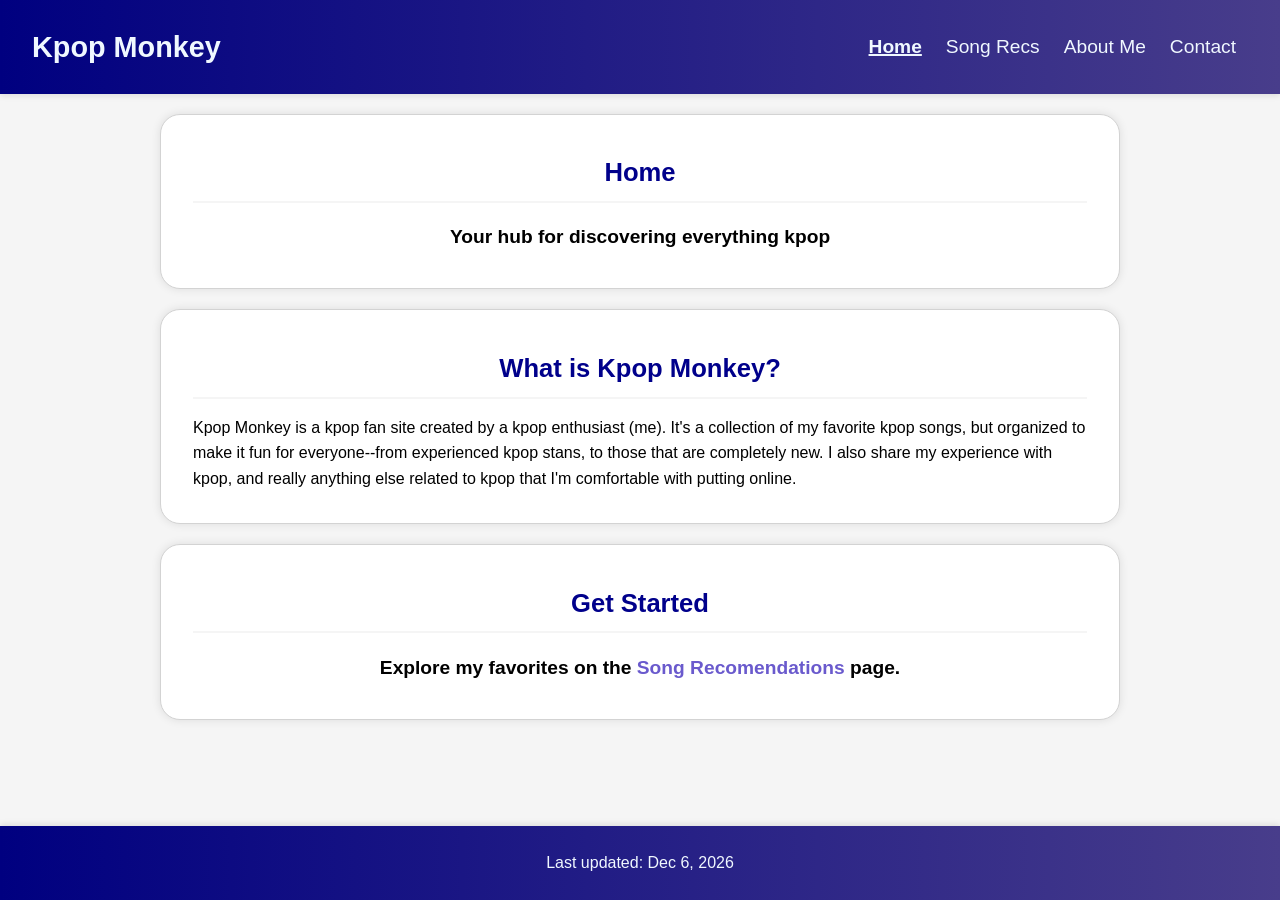
==== index.html @ b5df178b "Changed navigation behavior" ====
<!DOCTYPE html>
<html lang="en">
<head>
	<title>Kpop Monkey</title>
	<!-- metadata -->
	<meta charset="UTF-8">
	<meta name="viewport" content="width=device-width, initial-scale=1.0">
	<meta name="author" content="Boon Chew">
	<meta name="description" content="Discover my personal favorite kpop songs, artists, and curated playlists.">
	<meta name="keywords" content="kpop, best kpop songs, underrated kpop songs, kpop playlist, kpop song recommendations, kpop fansite">
	<!-- link to CSS and JavaScript files -->
	<link rel="stylesheet" href="style.css">
	<script src="main.js" defer></script>
</head>
<body>
	<header>
		<h1 class="site-title"><a href="index.html">Kpop Monkey</a></h1>
		<nav>
			<ul class="nav-links">
				<li><a href="index.html">Home</a></li>
				<li><a href="songrecs.html">Song Recs</a></li>
				<li><a href="aboutme.html">About Me</a></li>
				<li><a href="contact.html">Contact</a></li>
			</ul>
		</nav>
	</header>
	<main>
		<section class="page-description">
			<h2>Home</h2>
			<p>Your hub for discovering everything kpop</p>
		</section>
		<!-- website description -->
		<section>
			<h2>What is Kpop Monkey?</h2>
			<p>Kpop Monkey is a kpop fan site created by a kpop enthusiast (me). It's a collection of my favorite kpop songs, but organized to make it fun for everyone--from experienced kpop stans, to those that are completely new. I also share my experience with kpop, and really anything else related to kpop that I'm comfortable with putting online.</p>
		</section>
		<section>
			<h2>Get Started</h2>
			<p id="getstarted">Explore my favorites on the <a href="songrecs.html">Song Recomendations</a> page.</p>
		</section>
	</main>
	<footer>
		<p>Last updated: <span id="last-updated"></span></p>
	</footer>
</body>
</html>
---- style.css ----
/* global styling */
body {
	font-family: Verdana, Geneva, Tahoma, sans-serif;
	font-size: 16px;
	line-height: 1.6;
	background-color: whitesmoke;
	margin: 0;
	min-height: 100vh; /* ensures footer stays at the bottom */
	display: flex;
	flex-direction: column;
}

/* makes main content area expand to fill the space above footer */
main {
	flex: 1;
}

/* header and footer colors */
header, footer {
	background: linear-gradient(to right, navy, darkslateblue);
	color: aliceblue;
}

/* header and navigation styling */
header {
	display: flex;
	justify-content: space-between;
	align-items: center; /* center on opposite of current axis */
	padding: 0 2rem;
	box-shadow: 0 2px 6px rgba(0, 0, 0, 0.1);
}

/* stack header elements vertically on small screens */
@media screen and (max-width: 768px) {
	header {
		flex-direction: column;
		align-items: stretch;
		text-align: center;
		padding: 0;
	}
}

/* nav link formatting and styling */
.nav-links {
	font-size: 1.2rem;
	list-style: none;
	display: flex;
	margin: 0;
	padding: 0;
}

/* individual nav link styling */
.nav-links a {
	color: aliceblue;
	text-decoration: none;
	font-weight: 500;
	padding: 1.8rem 0.75rem;
	transition: background-color 0.3s ease, color 0.3s ease;
}

/* individual nav link hover styling */
.nav-links a:hover {
	background-color: rgb(0, 0, 0, 0.2);
	color: mediumslateblue;
}

/* current page nav link styling */
.nav-links a.active {
	font-weight: bold;
	text-decoration: underline;
	text-decoration-thickness: 2px;
}

/* nav links spacing styling on smaller screens */
@media screen and (max-width: 768px) {
	.nav-links {
		flex-direction: column;
		margin-bottom: 1rem;
	}
	.nav-links a, span.active {
		padding: 0.5rem;
		display: block;
	}
}

/* main title styling */
.site-title a {
	color: inherit;
	font-size: 1.8rem;
	font-weight: bold;
}

.site-title a:hover {
	color: inherit;
}

/* content backing styling */
section {
	box-shadow: 0 0 10px rgba(0, 0, 0, 0.1);
	background-color: white;
	border: 1px solid lightgray;
	color: black;
	padding: 1rem 2rem;
	border-radius: 20px;
	box-sizing: border-box;
	margin: 20px auto;
	max-width: 960px;
	width: calc(100% - 40px);
}

/* section heading styling */
h2 {
	font-size: 1.6rem;
	color: darkblue;
	border-bottom: 2px solid whitesmoke;
	text-align: center;
	padding-bottom: 0.5rem;
	margin-bottom: 1rem;
}

/* styling for description of each page */
.page-description p {
	text-align: center;
	font-size: 1.2rem;
	font-weight: bold;
}

/* home page alternate navigation message styling */
#getstarted {
	text-align: center;
	font-size: 1.2rem;
	font-weight: bold;
}

/* link styling */
a {
	color: slateblue;
	text-decoration: none;
	transition: color 0.1s ease;
}

/* link hover color change */
a:hover {
	color: lightskyblue;
}

/* apple music song styling */
iframe {
    border-radius: 20px;
    box-shadow: 0 0px 10px rgba(0, 0, 0, 0.2);
}

/* grid layout for song recommendations */
.container {
	display: grid;
	grid-template-columns: auto auto;
	gap: 10px 20px;
	margin: 10px 0;
}

/* grid layout becomes one column on smaller screens */
@media screen and (max-width: 768px) {
	.container {
		grid-template-columns: auto;
	}
}

/* single song styling */
#special-song {
	display: flex;
	justify-content: center;
	margin: 10px 0;
}

/* playlist section description styling */
#playlist-description {
	text-align: center;
	font-size: 1.2rem;
	font-weight: bold;
	margin: 20px 0 30px 0;
}

/* playlist icon styling */
.playlist_icon {
	width: 100%;
	border-radius: 20%;
	transition: box-shadow 0.3s ease, transform 0.3s ease;
}

/* playlist icon hover animations */
.playlist_icon:hover {
	box-shadow: 0 0 1rem rgba(0, 0, 0, 0.6);
	transform: scale(1.02);
}

/* playlist table styling */
table {
	border-collapse: collapse;
	margin: 20px 0;
}

/* table border and spacing */
td {
	border-top: 2px solid silver;
	border-bottom: 2px solid silver;
	padding: 3% 2%;
}

/* playlist names size */
h3 {
	font-size: 1.4rem;
}

/* footer styling */
footer {
	text-align: center;
	padding: 0.5rem;
	box-shadow: 0 -2px 6px rgba(0, 0, 0, 0.1);
}

/* message box styling */
input[type=text] {
	display: block;
	box-sizing: border-box;
	width: 100%;
	padding: 1rem 1rem;
	border: 1px solid lightgray;
	border-radius: 1rem;
	outline: none;
	transition: border 0.3s ease;
}

/* message box focus effect */
input[type=text]:focus {
	border: 1px solid gray;
}

/* submit button styling */
input[type=submit] {
	background: linear-gradient(to right, navy, darkslateblue);
	color: aliceblue;
	background-size: 200%;
	padding: 1rem;
	margin: 1rem 0;
	width: 100%;
	border: none;
	border-radius: 1rem;
	cursor: pointer;
	transition: box-shadow 0.3s ease, background-position 0.3s ease;
}

/* submit button hover effect */
input[type=submit]:hover {
	box-shadow: 0 0 15px rgba(0, 0, 0, 0.2); 
	background-position: right; /* slides the background */
}
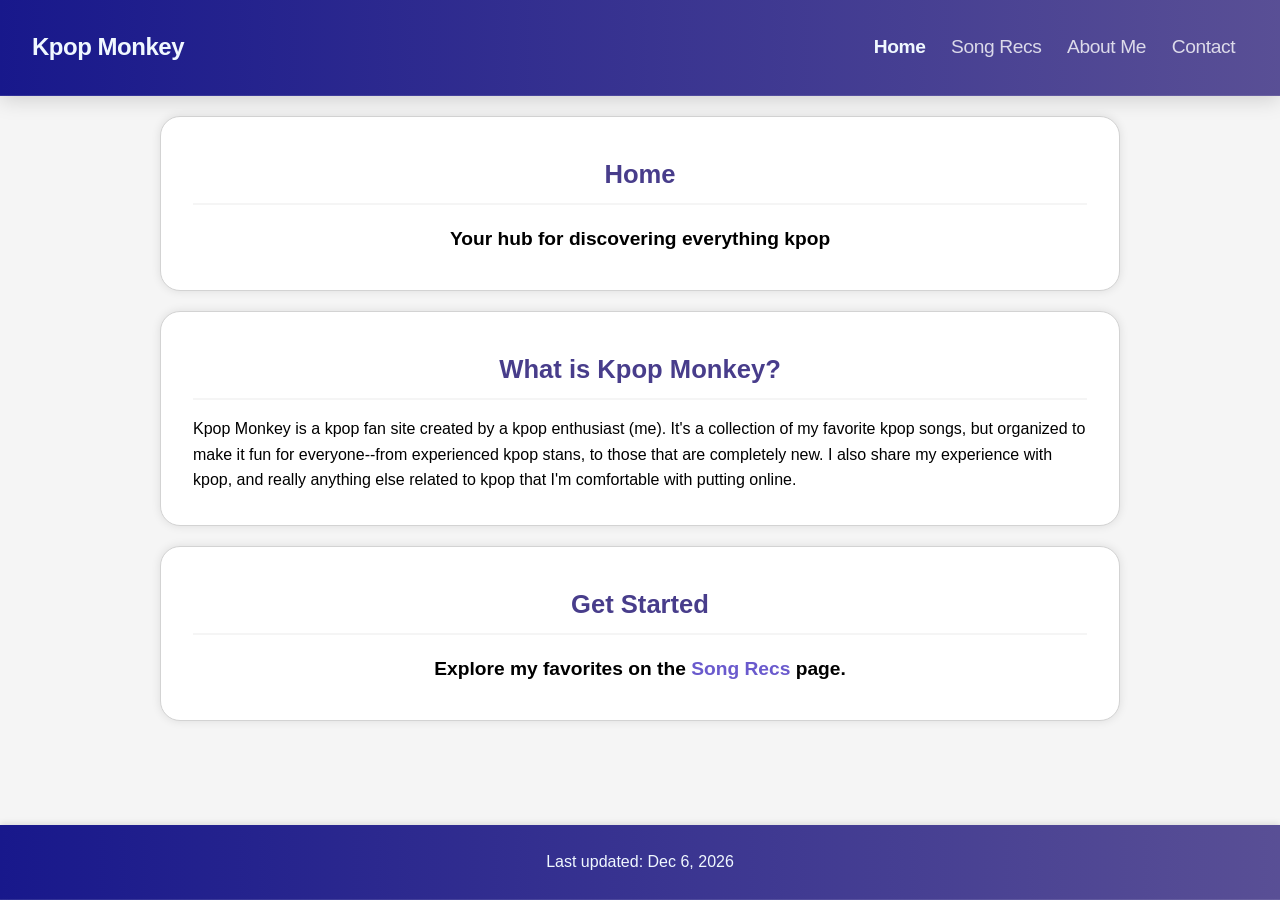
==== commit 0f19e91c: "formatting and fine tuning scrolling" ====
--- a/index.html
+++ b/index.html
@@ -10,7 +10,7 @@
 	<meta name="keywords" content="kpop, best kpop songs, underrated kpop songs, kpop playlist, kpop song recommendations, kpop fansite">
 	<!-- link to CSS and JavaScript files -->
 	<link rel="stylesheet" href="style.css">
-	<script src="main.js" defer></script>
+	<script src="js/main.js" defer></script>
 </head>
 <body>
 	<header>
@@ -36,7 +36,7 @@
 		</section>
 		<section>
 			<h2>Get Started</h2>
-			<p id="getstarted">Explore my favorites on the <a href="songrecs.html">Song Recomendations</a> page.</p>
+			<p id="getstarted">Explore my favorites on the <a href="songrecs.html">Song Recs</a> page.</p>
 		</section>
 	</main>
 	<footer>
--- a/style.css
+++ b/style.css
@@ -17,26 +17,52 @@
 
 /* header and footer colors */
 header, footer {
-	background: linear-gradient(to right, navy, darkslateblue);
 	color: aliceblue;
+	/* semi-transparent gradient */
+	background: linear-gradient(to right, rgba(0, 0, 128, 0.9), rgba(72, 61, 139, 0.9));
+	backdrop-filter: blur(4px);
+	-webkit-backdrop-filter: blur(4px);
+	box-shadow: 0 4px 20px rgba(0, 0, 0, 0.15);
+	border-bottom: 1px solid rgba(255, 255, 255, 0.1);
 }
 
 /* header and navigation styling */
 header {
+	position: sticky;
+	top: 0;
+	z-index: 1000;
 	display: flex;
 	justify-content: space-between;
-	align-items: center; /* center on opposite of current axis */
 	padding: 0 2rem;
-	box-shadow: 0 2px 6px rgba(0, 0, 0, 0.1);
 }
 
 /* stack header elements vertically on small screens */
 @media screen and (max-width: 768px) {
 	header {
+		--header-y: 0px;
+		transform: translateY(var(--header-y));
 		flex-direction: column;
 		align-items: stretch;
 		text-align: center;
 		padding: 0;
+		will-change: transform;
+		transition: transform 0.25s cubic-bezier(0.25, 1, 0.5, 1), box-shadow 0.25s ease;
+	}
+
+	/* While finger is actively scrolling, disable CSS transition for instant 1:1 response */
+	header.is-scrolling {
+		transition: none;
+	}
+
+	/* Slides header off-screen when scrolling down */
+	header.nav-hidden {
+		transform: translateY(-100%);
+		box-shadow: none;
+	}
+
+	.site-title {
+		justify-content: center;
+		margin: 0.8rem 0 0.2rem 0;
 	}
 }
 
@@ -47,15 +73,16 @@
 	display: flex;
 	margin: 0;
 	padding: 0;
+	letter-spacing: -0.02em;
 }
 
 /* individual nav link styling */
 .nav-links a {
-	color: aliceblue;
-	text-decoration: none;
+	color: rgba(255, 255, 255, 0.8);
 	font-weight: 500;
-	padding: 1.8rem 0.75rem;
-	transition: background-color 0.3s ease, color 0.3s ease;
+	padding: 2rem 0.8rem;
+	display: flex;
+	transition: background-color 0.2s ease, color 0.2s ease;
 }
 
 /* individual nav link hover styling */
@@ -66,9 +93,11 @@
 
 /* current page nav link styling */
 .nav-links a.active {
-	font-weight: bold;
-	text-decoration: underline;
-	text-decoration-thickness: 2px;
+	color: aliceblue;
+	font-weight: 800;
+	opacity: 1;
+	pointer-events: none; /* disables clicking on the active link */
+	cursor: default; /* changes cursor to default arrow */
 }
 
 /* nav links spacing styling on smaller screens */
@@ -83,15 +112,26 @@
 	}
 }
 
+/* centering main title */
+.site-title {
+	display: flex;
+	align-items: center;
+}
+
 /* main title styling */
 .site-title a {
 	color: inherit;
-	font-size: 1.8rem;
+	font-size: 1.5rem;
 	font-weight: bold;
-}
-
+	letter-spacing: -0.02em;
+	display: inline-block;
+	transition: transform 0.2s cubic-bezier(0.34, 1.56, 0.64, 1);
+}
+
+/* main title hover styling */
 .site-title a:hover {
 	color: inherit;
+	transform: scale(1.03); /* subtle spring pop */
 }
 
 /* content backing styling */
@@ -111,7 +151,7 @@
 /* section heading styling */
 h2 {
 	font-size: 1.6rem;
-	color: darkblue;
+	color: darkslateblue;
 	border-bottom: 2px solid whitesmoke;
 	text-align: center;
 	padding-bottom: 0.5rem;
@@ -132,6 +172,7 @@
 	font-weight: bold;
 }
 
+/* TODO change link colors */
 /* link styling */
 a {
 	color: slateblue;
@@ -144,32 +185,110 @@
 	color: lightskyblue;
 }
 
-/* apple music song styling */
-iframe {
-    border-radius: 20px;
-    box-shadow: 0 0px 10px rgba(0, 0, 0, 0.2);
-}
-
 /* grid layout for song recommendations */
-.container {
+.song-grid {
 	display: grid;
-	grid-template-columns: auto auto;
-	gap: 10px 20px;
-	margin: 10px 0;
+	grid-template-columns: repeat(2, 1fr);
+	gap: 0.5rem 1rem;
+	margin: 1rem 0;
+}
+
+/* modern song card customization */
+.song-card {
+	display: flex;
+	align-items: center;
+	gap: 1.25rem;
+	background: #fdfdfd;
+	border-radius: 16px;
+	border: 1px solid lightgray;
+	padding: 1rem;
+	cursor: pointer;
+	box-shadow: 0 4px 12px rgba(0, 0, 0, 0.05);
+	transition: all 0.25s ease;
+	min-width: 0;
+	font-family: inherit;
+	text-align: left;
+	width: 100%;
+	box-sizing: border-box;
+}
+
+/* card hover effect */
+.song-card:hover {
+	transform: translateY(-2px);
+	box-shadow: 0 8px 20px rgba(0, 0, 0, 0.1);
+	border-color: #cbd5e1;
+	background: #ffffff;
+}
+
+/* song cover art styling */
+.song-cover {
+	width: 84px;
+	height: 84px;
+	flex-shrink: 0;
+	border-radius: 12px;
+	object-fit: cover;
+	user-select: none;
+	-webkit-user-drag: none;
+}
+
+/* title & artist container */
+.song-info {
+	user-select: none;
+	flex-grow: 1;
+	min-width: 0;
+	overflow: hidden;
+	display: flex;
+	flex-direction: column;
+	justify-content: center;
+	gap: 0.25rem;
+}
+
+.song-title {
+	font-weight: 700;
+	font-size: 1.05rem;
+	color: #1e293b;
+	white-space: nowrap;
+	overflow: hidden;
+	text-overflow: ellipsis;
+}
+
+.song-artist {
+	font-size: 0.9rem;
+	color: #64748b;
+	font-weight: 500;
+	white-space: nowrap;
+	overflow: hidden;
+	text-overflow: ellipsis;
+}
+
+/* circular play button */
+.play-indicator {
+	width: 40px;
+	height: 40px;
+	flex-shrink: 0;
+	background-color: whitesmoke;
+	color: slateblue;
+	border-radius: 50%;
+	display: flex;
+	align-items: center;
+	justify-content: center;
+	user-select: none;
+	transition: background-color 0.2s ease, color 0.2s ease, transform 0.2s ease;
+}
+
+/* play button reaction when card is hovered */
+.song-card:hover .play-indicator {
+	background-color: slateblue;
+	color: aliceblue;
+	transform: scale(1.08);
 }
 
 /* grid layout becomes one column on smaller screens */
 @media screen and (max-width: 768px) {
-	.container {
-		grid-template-columns: auto;
-	}
-}
-
-/* single song styling */
-#special-song {
-	display: flex;
-	justify-content: center;
-	margin: 10px 0;
+	.song-grid {
+		grid-template-columns: 1fr;
+		gap: 1rem;
+	}
 }
 
 /* playlist section description styling */
@@ -177,7 +296,7 @@
 	text-align: center;
 	font-size: 1.2rem;
 	font-weight: bold;
-	margin: 20px 0 30px 0;
+	margin: 0.5rem 0 1.5rem 0;
 }
 
 /* playlist icon styling */
@@ -185,18 +304,19 @@
 	width: 100%;
 	border-radius: 20%;
 	transition: box-shadow 0.3s ease, transform 0.3s ease;
+	-webkit-user-drag: none;
 }
 
 /* playlist icon hover animations */
 .playlist_icon:hover {
-	box-shadow: 0 0 1rem rgba(0, 0, 0, 0.6);
-	transform: scale(1.02);
+	box-shadow: 0 0 0.5rem rgba(0, 0, 0, 0.6);
+	transform: scale(1.01);
 }
 
 /* playlist table styling */
 table {
 	border-collapse: collapse;
-	margin: 20px 0;
+	margin: 0.5rem 0;
 }
 
 /* table border and spacing */
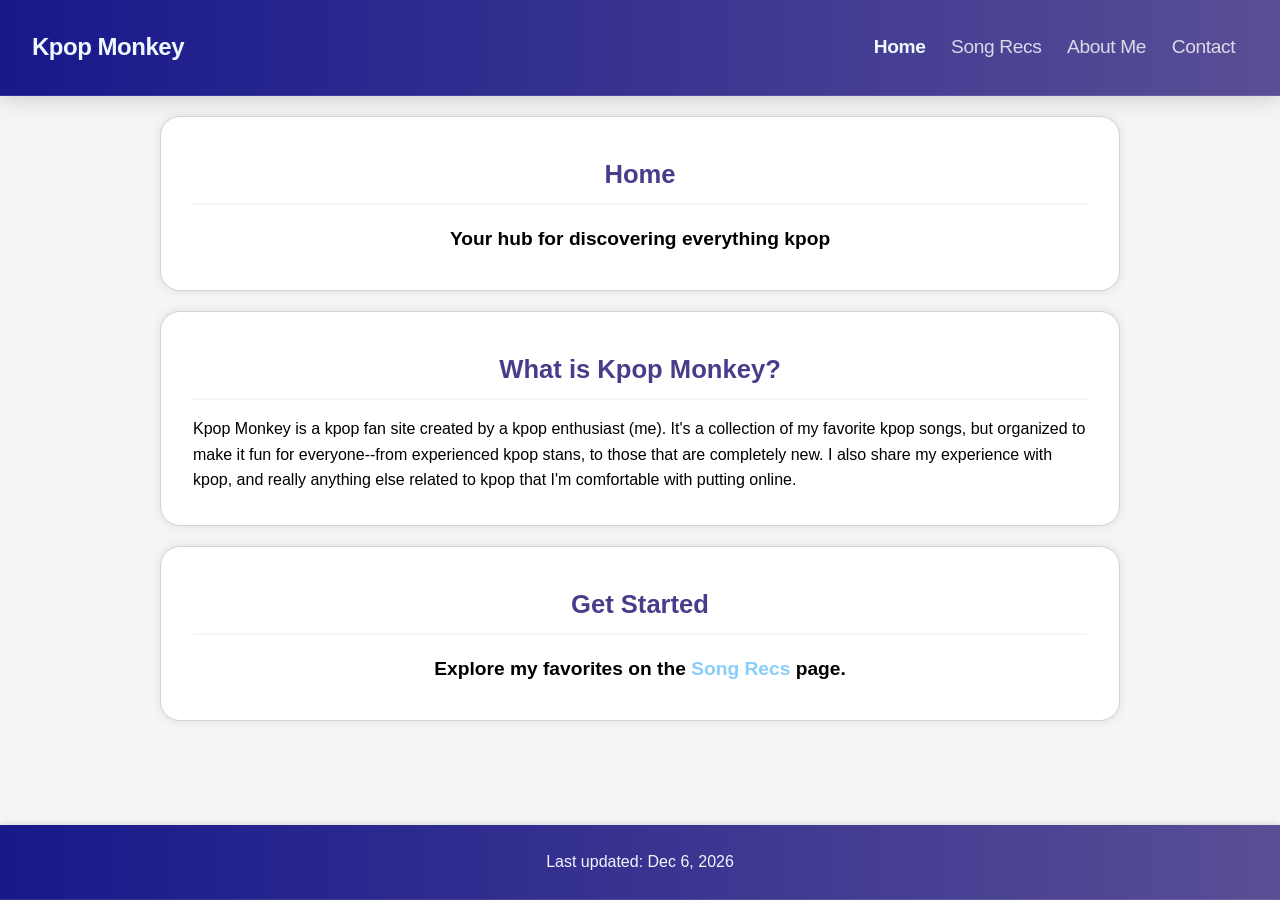
==== commit 7edcbec4: "styling" ====
--- a/index.html
+++ b/index.html
@@ -36,7 +36,7 @@
 		</section>
 		<section>
 			<h2>Get Started</h2>
-			<p id="getstarted">Explore my favorites on the <a href="songrecs.html">Song Recs</a> page.</p>
+			<p id="getstarted">Explore my favorites on the <a class="text-link" href="songrecs.html">Song Recs</a> page.</p>
 		</section>
 	</main>
 	<footer>
--- a/style.css
+++ b/style.css
@@ -172,17 +172,19 @@
 	font-weight: bold;
 }
 
-/* TODO change link colors */
+a {
+	text-decoration: none;
+}
+
 /* link styling */
-a {
-	color: slateblue;
-	text-decoration: none;
-	transition: color 0.1s ease;
+.text-link {
+	color: lightskyblue;
+	transition: opacity 0.2s ease;
 }
 
 /* link hover color change */
-a:hover {
-	color: lightskyblue;
+.text-link:hover {
+	opacity: 0.7;
 }
 
 /* grid layout for song recommendations */
@@ -300,15 +302,16 @@
 }
 
 /* playlist icon styling */
-.playlist_icon {
-	width: 100%;
-	border-radius: 20%;
+.playlist-icon {
+	width: 70%;
+	border-radius: 10%;
 	transition: box-shadow 0.3s ease, transform 0.3s ease;
 	-webkit-user-drag: none;
+	user-select: none;
 }
 
 /* playlist icon hover animations */
-.playlist_icon:hover {
+.playlist-icon:hover {
 	box-shadow: 0 0 0.5rem rgba(0, 0, 0, 0.6);
 	transform: scale(1.01);
 }
@@ -316,14 +319,12 @@
 /* playlist table styling */
 table {
 	border-collapse: collapse;
-	margin: 0.5rem 0;
 }
 
 /* table border and spacing */
 td {
-	border-top: 2px solid silver;
-	border-bottom: 2px solid silver;
-	padding: 3% 2%;
+	border-top: 2px solid lightgray;
+	padding: 2%;
 }
 
 /* playlist names size */
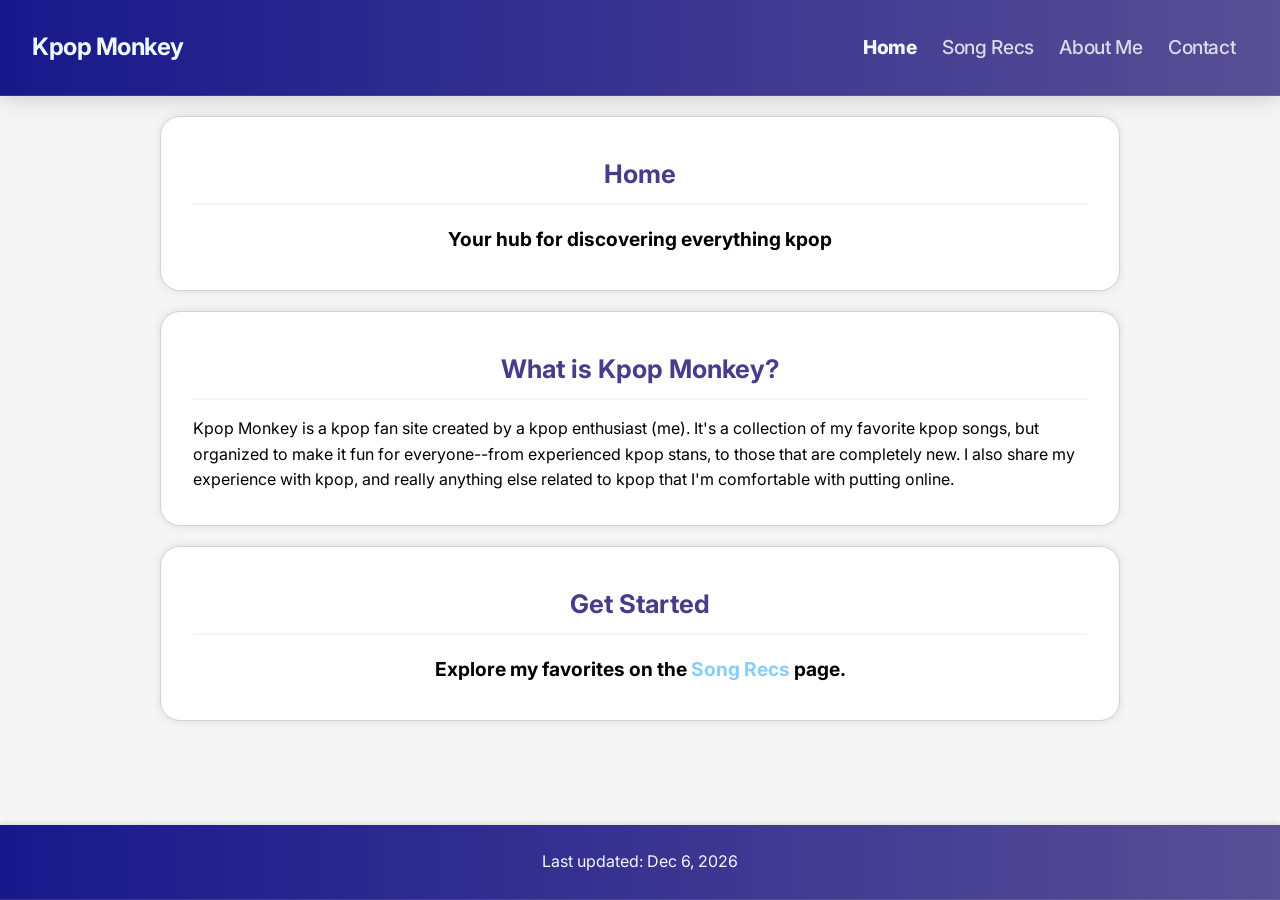
==== commit 73773148: "font and formating" ====
--- a/index.html
+++ b/index.html
@@ -8,6 +8,9 @@
 	<meta name="author" content="Boon Chew">
 	<meta name="description" content="Discover my personal favorite kpop songs, artists, and curated playlists.">
 	<meta name="keywords" content="kpop, best kpop songs, underrated kpop songs, kpop playlist, kpop song recommendations, kpop fansite">
+	<link rel="preconnect" href="https://fonts.googleapis.com">
+	<link rel="preconnect" href="https://fonts.gstatic.com" crossorigin>
+	<link href="https://fonts.googleapis.com/css2?family=Inter:ital,opsz,wght@0,14..32,100..900;1,14..32,100..900&display=swap" rel="stylesheet">
 	<!-- link to CSS and JavaScript files -->
 	<link rel="stylesheet" href="style.css">
 	<script src="js/main.js" defer></script>
--- a/style.css
+++ b/style.css
@@ -1,6 +1,6 @@
 /* global styling */
 body {
-	font-family: Verdana, Geneva, Tahoma, sans-serif;
+	font-family: 'Inter', sans-serif;
 	font-size: 16px;
 	line-height: 1.6;
 	background-color: whitesmoke;
@@ -191,8 +191,15 @@
 .song-grid {
 	display: grid;
 	grid-template-columns: repeat(2, 1fr);
-	gap: 0.5rem 1rem;
+	gap: 0.5rem;
 	margin: 1rem 0;
+}
+
+/* grid layout becomes one column on smaller screens */
+@media screen and (max-width: 768px) {
+	.song-grid {
+		grid-template-columns: repeat(1, 1fr);
+	}
 }
 
 /* modern song card customization */
@@ -285,14 +292,6 @@
 	transform: scale(1.08);
 }
 
-/* grid layout becomes one column on smaller screens */
-@media screen and (max-width: 768px) {
-	.song-grid {
-		grid-template-columns: 1fr;
-		gap: 1rem;
-	}
-}
-
 /* playlist section description styling */
 #playlist-description {
 	text-align: center;
@@ -323,12 +322,13 @@
 
 /* table border and spacing */
 td {
-	border-top: 2px solid lightgray;
-	padding: 2%;
+	border-top: 1px solid lightgray;
+	padding: 1.5rem 0.5rem;
 }
 
 /* playlist names size */
-h3 {
+td h3 {
+	margin: 0 0 0.4rem 0;
 	font-size: 1.4rem;
 }
 
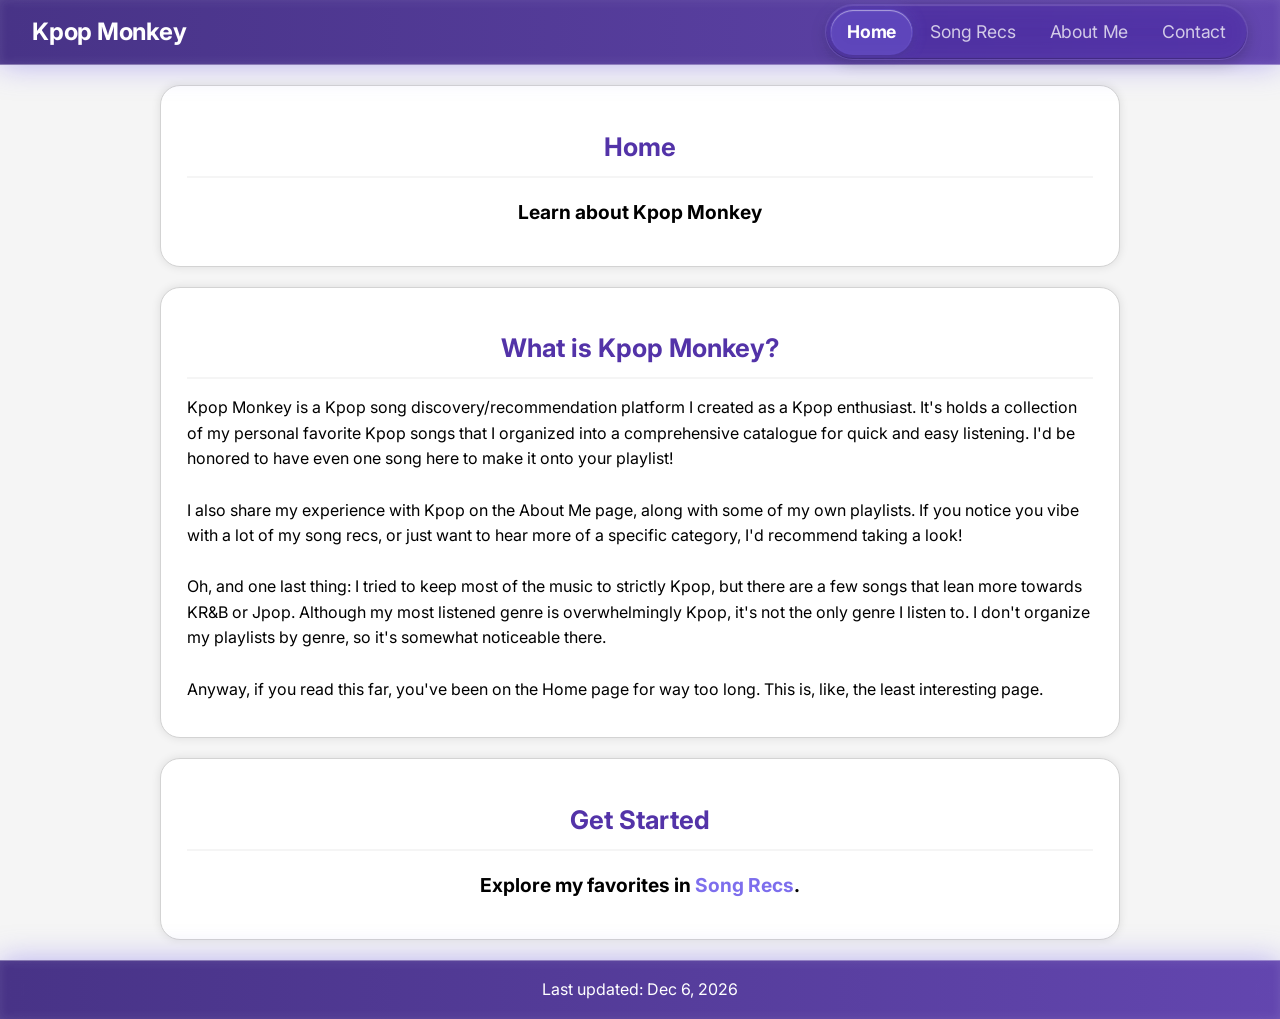
==== commit efd7fe3e: "updated home page info" ====
--- a/index.html
+++ b/index.html
@@ -30,16 +30,21 @@
 	<main>
 		<section class="page-description">
 			<h2>Home</h2>
-			<p>Your hub for discovering everything kpop</p>
+			<p>Learn about Kpop Monkey</p>
 		</section>
 		<!-- website description -->
 		<section>
 			<h2>What is Kpop Monkey?</h2>
-			<p>Kpop Monkey is a kpop fan site created by a kpop enthusiast (me). It's a collection of my favorite kpop songs, but organized to make it fun for everyone--from experienced kpop stans, to those that are completely new. I also share my experience with kpop, and really anything else related to kpop that I'm comfortable with putting online.</p>
+			<p>
+				Kpop Monkey is a Kpop song discovery/recommendation platform I created as a Kpop enthusiast. It's holds a collection of my personal favorite Kpop songs that I organized into a comprehensive catalogue for quick and easy listening. I'd be honored to have even one song here to make it onto your playlist!
+				<br><br>I also share my experience with Kpop on the About Me page, along with some of my own playlists. If you notice you vibe with a lot of my song recs, or just want to hear more of a specific category, I'd recommend taking a look!
+				<br><br>Oh, and one last thing: I tried to keep most of the music to strictly Kpop, but there are a few songs that lean more towards KR&B or Jpop. Although my most listened genre is overwhelmingly Kpop, it's not the only genre I listen to. I don't organize my playlists by genre, so it's somewhat noticeable there.
+				<br><br>Anyway, if you read this far, you've been on the Home page for way too long. This is, like, the least interesting page.
+			</p>
 		</section>
 		<section>
 			<h2>Get Started</h2>
-			<p id="getstarted">Explore my favorites on the <a class="text-link" href="songrecs.html">Song Recs</a> page.</p>
+			<p id="getstarted">Explore my favorites in <a class="text-link" href="songrecs.html">Song Recs</a>.</p>
 		</section>
 	</main>
 	<footer>
--- a/style.css
+++ b/style.css
@@ -1,11 +1,47 @@
-/* global styling */
+:root {
+	--purple-dark: #351e7b;
+	--purple-mid: #5333a8;
+	--purple-light: #7d6eed;
+	--purple-lightest: #c4b4e3;
+	
+	--card-hover: #c4b4e3;
+	--card-separator: whitesmoke;
+	--banner-start: #351e7b;
+	--banner-end: #5333a8;
+	--pure-white: white;
+	--banner-glow: rgba(125, 110, 237, 0.5);
+	--white: white;
+	--white-smoke: whitesmoke;
+	--light-gray: lightgray;
+	--slate-gray: slategray;
+	--section-bg: white;
+	--black: black;
+}
+
+/* @media (prefers-color-scheme: light) {
+	:root:not([data-theme="dark"]) { */
+@media (prefers-color-scheme: dark) {
+	:root:not([data-theme="light"]) {
+		--purple-mid: #9b87f5;
+		--card-separator: rgba(255, 255, 255, 0.08);
+		--card-hover: rgba(255, 255, 255, 0.3);
+		--white: #1e1b2e;
+		--section-bg: #141220;
+		--white-smoke: #0b0914;
+		--light-gray: rgba(255, 255, 255, 0.08);
+		--slate-gray: #a59ec2;
+		--black: #f5f4fb;
+	}
+}
+
 body {
 	font-family: 'Inter', sans-serif;
 	font-size: 16px;
 	line-height: 1.6;
-	background-color: whitesmoke;
+	background-color: var(--white-smoke);
 	margin: 0;
-	min-height: 100vh; /* ensures footer stays at the bottom */
+	min-height: 100dvh;
+	overscroll-behavior-y: none;
 	display: flex;
 	flex-direction: column;
 }
@@ -15,132 +51,43 @@
 	flex: 1;
 }
 
-/* header and footer colors */
-header, footer {
-	color: aliceblue;
-	/* semi-transparent gradient */
-	background: linear-gradient(to right, rgba(0, 0, 128, 0.9), rgba(72, 61, 139, 0.9));
-	backdrop-filter: blur(4px);
-	-webkit-backdrop-filter: blur(4px);
-	box-shadow: 0 4px 20px rgba(0, 0, 0, 0.15);
-	border-bottom: 1px solid rgba(255, 255, 255, 0.1);
-}
-
-/* header and navigation styling */
+header,
+footer {
+	display: flex;
+	color: var(--pure-white);
+	background: linear-gradient(to right,
+			color-mix(in srgb, var(--banner-start) 90%, transparent),
+			color-mix(in srgb, var(--banner-end) 90%, transparent));
+	backdrop-filter: blur(14px) saturate(180%);
+	-webkit-backdrop-filter: blur(14px) saturate(180%);
+	box-shadow:
+		inset 0 0 10px rgba(255, 255, 255, 0.1),
+		0 0 30px var(--banner-glow);
+}
+
 header {
 	position: sticky;
 	top: 0;
 	z-index: 1000;
-	display: flex;
 	justify-content: space-between;
 	padding: 0 2rem;
-}
-
-/* stack header elements vertically on small screens */
-@media screen and (max-width: 768px) {
-	header {
-		--header-y: 0px;
-		transform: translateY(var(--header-y));
-		flex-direction: column;
-		align-items: stretch;
-		text-align: center;
-		padding: 0;
-		will-change: transform;
-		transition: transform 0.25s cubic-bezier(0.25, 1, 0.5, 1), box-shadow 0.25s ease;
-	}
-
-	/* While finger is actively scrolling, disable CSS transition for instant 1:1 response */
-	header.is-scrolling {
-		transition: none;
-	}
-
-	/* Slides header off-screen when scrolling down */
-	header.nav-hidden {
-		transform: translateY(-100%);
-		box-shadow: none;
-	}
-
-	.site-title {
-		justify-content: center;
-		margin: 0.8rem 0 0.2rem 0;
-	}
-}
-
-/* nav link formatting and styling */
-.nav-links {
-	font-size: 1.2rem;
-	list-style: none;
-	display: flex;
-	margin: 0;
-	padding: 0;
-	letter-spacing: -0.02em;
-}
-
-/* individual nav link styling */
-.nav-links a {
-	color: rgba(255, 255, 255, 0.8);
-	font-weight: 500;
-	padding: 2rem 0.8rem;
-	display: flex;
-	transition: background-color 0.2s ease, color 0.2s ease;
-}
-
-/* individual nav link hover styling */
-.nav-links a:hover {
-	background-color: rgb(0, 0, 0, 0.2);
-	color: mediumslateblue;
-}
-
-/* current page nav link styling */
-.nav-links a.active {
-	color: aliceblue;
-	font-weight: 800;
-	opacity: 1;
-	pointer-events: none; /* disables clicking on the active link */
-	cursor: default; /* changes cursor to default arrow */
-}
-
-/* nav links spacing styling on smaller screens */
-@media screen and (max-width: 768px) {
-	.nav-links {
-		flex-direction: column;
-		margin-bottom: 1rem;
-	}
-	.nav-links a, span.active {
-		padding: 0.5rem;
-		display: block;
-	}
-}
-
-/* centering main title */
-.site-title {
-	display: flex;
-	align-items: center;
-}
-
-/* main title styling */
-.site-title a {
-	color: inherit;
-	font-size: 1.5rem;
-	font-weight: bold;
-	letter-spacing: -0.02em;
-	display: inline-block;
-	transition: transform 0.2s cubic-bezier(0.34, 1.56, 0.64, 1);
-}
-
-/* main title hover styling */
-.site-title a:hover {
-	color: inherit;
-	transform: scale(1.03); /* subtle spring pop */
+	border-bottom: 1px solid rgba(255, 255, 255, 0.35);
+}
+
+/* footer styling */
+footer {
+	display: flex;
+	justify-content: center;
+	border-top: 1px solid rgba(255, 255, 255, 0.35);
 }
 
 /* content backing styling */
 section {
 	box-shadow: 0 0 10px rgba(0, 0, 0, 0.1);
-	background-color: white;
-	border: 1px solid lightgray;
-	color: black;
-	padding: 1rem 2rem;
+	background-color: var(--section-bg);
+	border: 1px solid var(--light-gray);
+	color: var(--black);
+	padding: 1.2rem 1.6rem;
 	border-radius: 20px;
 	box-sizing: border-box;
 	margin: 20px auto;
@@ -148,11 +95,81 @@
 	width: calc(100% - 40px);
 }
 
+/* nav link formatting and styling */
+.nav-links {
+	font-size: 1.1rem;
+	letter-spacing: -0.01em;
+	list-style: none;
+	display: flex;
+	padding: 0.25rem;
+	margin: 0.25rem 0;
+	border-radius: 999px;
+
+	background: color-mix(in srgb, var(--banner-end) 45%, transparent);
+	border: 1px solid rgba(255, 255, 255, 0.12);
+	backdrop-filter: blur(12px);
+	-webkit-backdrop-filter: blur(12px);
+	box-shadow:
+		inset 0 1px 1px rgba(255, 255, 255, 0.15),
+		inset 0 -1px 1px rgba(0, 0, 0, 0.25),
+		0 4px 15px rgba(0, 0, 0, 0.2);
+}
+
+/* individual nav link styling */
+.nav-links a {
+	color: rgba(255, 255, 255, 0.75);
+	font-weight: 400;
+	display: inline-flex;
+	padding: 0.5rem 1rem;
+	border-radius: 999px;
+	border: 1px solid transparent;
+	transition:
+		color 0.2s ease,
+		background-color 0.2s ease,
+		box-shadow 0.2s ease,
+		transform 0.2s ease;
+}
+
+/* smooth tab transitions between pages */
+@view-transition {
+	navigation: auto;
+}
+
+/* current page nav link styling */
+.nav-links a.active {
+	color: var(--pure-white);
+	font-weight: 700;
+	pointer-events: none;
+	cursor: default;
+	background: color-mix(in srgb, var(--purple-light) 35%, transparent);
+	box-shadow:
+		inset 0 1px 1px rgba(255, 255, 255, 0.5),
+		0 2px 8px rgba(0, 0, 0, 0.18),
+		0 0 14px color-mix(in srgb, var(--purple-light) 40%, transparent);
+	view-transition-name: active-nav-pill;
+}
+
+/* centering main title vertically */
+.site-title {
+	display: flex;
+	align-items: center;
+	margin: 0;
+}
+
+/* main title styling */
+.site-title a {
+	color: var(--pure-white);
+	font-size: 1.5rem;
+	font-weight: 700;
+	letter-spacing: -0.01em;
+	transition: 0.2s ease;
+}
+
 /* section heading styling */
 h2 {
 	font-size: 1.6rem;
-	color: darkslateblue;
-	border-bottom: 2px solid whitesmoke;
+	color: var(--purple-mid);
+	border-bottom: 2px solid var(--card-separator);
 	text-align: center;
 	padding-bottom: 0.5rem;
 	margin-bottom: 1rem;
@@ -162,216 +179,436 @@
 .page-description p {
 	text-align: center;
 	font-size: 1.2rem;
-	font-weight: bold;
+	font-weight: 700;
+}
+
+/* remove underline from links */
+a {
+	text-decoration: none;
+}
+
+/* link styling */
+.text-link {
+	color: var(--purple-light);
+	transition: 0.2s ease;
+}
+
+/* grid layout for song recs and playlists */
+.song-grid,
+.playlist-grid {
+	display: grid;
+	gap: 0.5rem;
+	margin: 0.6rem 0;
+}
+
+.song-grid {
+	grid-template-columns: repeat(2, 1fr);
+}
+
+.playlist-grid {
+	grid-template-columns: repeat(3, 1fr);
+	gap: 1rem;
+}
+
+/* song and playlist card styling */
+.song-card,
+.playlist-card {
+	display: flex;
+	background: var(--white);
+	border-radius: 20px;
+	padding: 1rem;
+	min-width: 0;
+	text-align: left;
+	box-shadow: 0 4px 10px rgba(0, 0, 0, 0.05);
+	border: 1px solid var(--light-gray);
+	cursor: pointer;
+	font-family: inherit;
+	position: relative;
+	transition:
+		border-color 0.2s ease,
+		box-shadow 0.2s ease,
+		background-color 0.2s ease,
+		transform 0.2s ease;
+}
+
+.song-card {
+	align-items: center;
+	gap: 1rem;
+}
+
+.playlist-card {
+	flex-direction: column;
+}
+
+/* card border glows gently while actively playing */
+.song-card:has(.equalizer.is-active) {
+	border-color: color-mix(in srgb, var(--purple-mid) 60%, transparent);
+	box-shadow: 0 0 20px color-mix(in srgb, var(--purple-mid) 20%, transparent);
+}
+
+/* song and playlist cover art styling + equalizer covering */
+.song-cover,
+.playlist-cover,
+.equalizer {
+	border-radius: 12px;
+	user-select: none;
+	-webkit-user-drag: none;
+}
+
+.song-cover,
+.equalizer {
+	width: 90px;
+	height: 90px;
+}
+
+.playlist-cover {
+	margin-bottom: 0.6rem;
+}
+
+/* song and playlist info container */
+.song-info,
+.playlist-info {
+	display: flex;
+	flex-direction: column;
+	min-width: 0;
+	user-select: none;
+}
+
+.song-info {
+	flex: 1;
+	gap: 0.25rem;
+}
+
+.playlist-info {
+	align-items: center;
+}
+
+/* song and playlist title styling */
+.song-title,
+.playlist-title {
+	font-weight: 700;
+	color: var(--black);
+	white-space: nowrap;
+	overflow: hidden;
+	text-overflow: ellipsis;
+}
+
+.song-title {
+	font-size: 1.05rem;
+
+}
+
+.playlist-title {
+	font-size: 1.2rem;
+}
+
+/* song and playlist caption styling */
+.song-artist,
+.playlist-description {
+	color: var(--slate-gray);
+	white-space: nowrap;
+	overflow: hidden;
+	text-overflow: ellipsis;
+}
+
+.song-artist {
+	font-size: 0.9rem;
+}
+
+.playlist-description {
+	font-size: 1rem;
+}
+
+/* circular play button */
+.play-indicator {
+	width: 40px;
+	height: 40px;
+	/* background-color: var(--white-smoke); */
+	background-color: color-mix(in srgb, var(--purple-mid) 15%, transparent);
+	color: var(--purple-mid);
+	border-radius: 50%;
+	display: flex;
+	align-items: center;
+	justify-content: center;
+	user-select: none;
+	transition: 0.2s ease;
+}
+
+/* container positioned over the song cover */
+.equalizer {
+	position: absolute;
+	top: 50%;
+	left: calc(1rem + 45px);
+	transform: translate(-50%, -50%);
+	box-sizing: border-box;
+	display: flex;
+	align-items: flex-end;
+	justify-content: center;
+	padding: 28px;
+	gap: 2px;
+	pointer-events: none;
+	background: rgba(0, 0, 0, 0.25);
+	backdrop-filter: blur(2px);
+	-webkit-backdrop-filter: blur(2px);
+	opacity: 0;
+	transition: opacity 0.2s ease;
+}
+
+.equalizer.is-active {
+	opacity: 1;
+}
+
+/* individual equalizer bars */
+.equalizer span {
+	width: 7px;
+	height: 30%;
+	background-color: var(--pure-white);
+	border-radius: 20px 20px 10px 10px;
+	box-shadow: 0 0 10px rgba(255, 255, 255, 0.5);
+	animation: eq-bounce ease-in-out infinite alternate;
+}
+
+/* hold the bars still while the song buffers */
+.equalizer.is-paused span {
+	animation-play-state: paused;
+}
+
+/* Stagger each bar's animation */
+.equalizer span:nth-child(1) {
+	animation-duration: 0.65s;
+}
+
+.equalizer span:nth-child(2) {
+	animation-duration: 0.45s;
+}
+
+.equalizer span:nth-child(3) {
+	animation-duration: 0.75s;
+}
+
+.equalizer span:nth-child(4) {
+	animation-duration: 0.55s;
+}
+
+@keyframes eq-bounce {
+	0% {
+		height: 30%;
+	}
+
+	100% {
+		height: 100%;
+	}
 }
 
 /* home page alternate navigation message styling */
 #getstarted {
 	text-align: center;
 	font-size: 1.2rem;
-	font-weight: bold;
-}
-
-a {
-	text-decoration: none;
-}
-
-/* link styling */
-.text-link {
-	color: lightskyblue;
-	transition: opacity 0.2s ease;
-}
-
-/* link hover color change */
-.text-link:hover {
-	opacity: 0.7;
-}
-
-/* grid layout for song recommendations */
-.song-grid {
-	display: grid;
-	grid-template-columns: repeat(2, 1fr);
-	gap: 0.5rem;
-	margin: 1rem 0;
-}
-
-/* grid layout becomes one column on smaller screens */
-@media screen and (max-width: 768px) {
-	.song-grid {
-		grid-template-columns: repeat(1, 1fr);
-	}
-}
-
-/* modern song card customization */
-.song-card {
-	display: flex;
-	align-items: center;
-	gap: 1.25rem;
-	background: #fdfdfd;
-	border-radius: 16px;
-	border: 1px solid lightgray;
-	padding: 1rem;
-	cursor: pointer;
-	box-shadow: 0 4px 12px rgba(0, 0, 0, 0.05);
-	transition: all 0.25s ease;
-	min-width: 0;
-	font-family: inherit;
-	text-align: left;
-	width: 100%;
-	box-sizing: border-box;
-}
-
-/* card hover effect */
-.song-card:hover {
-	transform: translateY(-2px);
-	box-shadow: 0 8px 20px rgba(0, 0, 0, 0.1);
-	border-color: #cbd5e1;
-	background: #ffffff;
-}
-
-/* song cover art styling */
-.song-cover {
-	width: 84px;
-	height: 84px;
-	flex-shrink: 0;
-	border-radius: 12px;
-	object-fit: cover;
-	user-select: none;
-	-webkit-user-drag: none;
-}
-
-/* title & artist container */
-.song-info {
-	user-select: none;
-	flex-grow: 1;
-	min-width: 0;
-	overflow: hidden;
-	display: flex;
-	flex-direction: column;
-	justify-content: center;
-	gap: 0.25rem;
-}
-
-.song-title {
 	font-weight: 700;
-	font-size: 1.05rem;
-	color: #1e293b;
-	white-space: nowrap;
-	overflow: hidden;
-	text-overflow: ellipsis;
-}
-
-.song-artist {
-	font-size: 0.9rem;
-	color: #64748b;
-	font-weight: 500;
-	white-space: nowrap;
-	overflow: hidden;
-	text-overflow: ellipsis;
-}
-
-/* circular play button */
-.play-indicator {
-	width: 40px;
-	height: 40px;
-	flex-shrink: 0;
-	background-color: whitesmoke;
-	color: slateblue;
-	border-radius: 50%;
-	display: flex;
-	align-items: center;
-	justify-content: center;
-	user-select: none;
-	transition: background-color 0.2s ease, color 0.2s ease, transform 0.2s ease;
-}
-
-/* play button reaction when card is hovered */
-.song-card:hover .play-indicator {
-	background-color: slateblue;
-	color: aliceblue;
-	transform: scale(1.08);
 }
 
 /* playlist section description styling */
 #playlist-description {
 	text-align: center;
 	font-size: 1.2rem;
-	font-weight: bold;
+	font-weight: 700;
 	margin: 0.5rem 0 1.5rem 0;
 }
 
-/* playlist icon styling */
-.playlist-icon {
-	width: 70%;
-	border-radius: 10%;
-	transition: box-shadow 0.3s ease, transform 0.3s ease;
-	-webkit-user-drag: none;
-	user-select: none;
-}
-
-/* playlist icon hover animations */
-.playlist-icon:hover {
-	box-shadow: 0 0 0.5rem rgba(0, 0, 0, 0.6);
-	transform: scale(1.01);
-}
-
-/* playlist table styling */
-table {
-	border-collapse: collapse;
-}
-
-/* table border and spacing */
-td {
-	border-top: 1px solid lightgray;
-	padding: 1.5rem 0.5rem;
-}
-
-/* playlist names size */
-td h3 {
-	margin: 0 0 0.4rem 0;
-	font-size: 1.4rem;
-}
-
-/* footer styling */
-footer {
-	text-align: center;
-	padding: 0.5rem;
-	box-shadow: 0 -2px 6px rgba(0, 0, 0, 0.1);
-}
-
-/* message box styling */
+/* contact message box styling */
 input[type=text] {
+	background: var(--white);
+	color: var(--black);
 	display: block;
 	box-sizing: border-box;
 	width: 100%;
-	padding: 1rem 1rem;
-	border: 1px solid lightgray;
-	border-radius: 1rem;
+	padding: 1rem;
+	border: 1px solid var(--light-gray);
+	border-radius: 2rem;
 	outline: none;
-	transition: border 0.3s ease;
-}
-
-/* message box focus effect */
-input[type=text]:focus {
-	border: 1px solid gray;
 }
 
 /* submit button styling */
 input[type=submit] {
-	background: linear-gradient(to right, navy, darkslateblue);
-	color: aliceblue;
-	background-size: 200%;
+	background: linear-gradient(to right, var(--purple-mid), var(--purple-light));
+	color: var(--white);
+	background-size: 400%;
 	padding: 1rem;
 	margin: 1rem 0;
 	width: 100%;
 	border: none;
-	border-radius: 1rem;
+	border-radius: 2rem;
 	cursor: pointer;
-	transition: box-shadow 0.3s ease, background-position 0.3s ease;
-}
-
-/* submit button hover effect */
-input[type=submit]:hover {
-	box-shadow: 0 0 15px rgba(0, 0, 0, 0.2); 
-	background-position: right; /* slides the background */
-}
+	transition: 0.2s ease;
+}
+
+/* hover effects for devices with pointer */
+@media (hover: hover) and (pointer: fine) {
+
+	/* individual nav link hover styling */
+	.nav-links a:hover {
+		color: var(--pure-white);
+		background: color-mix(in srgb, var(--white) 12%, transparent);
+		box-shadow: inset 0 1px 0 rgba(255, 255, 255, 0.25);
+	}
+
+	/* main title enlarges on hover */
+	.site-title a:hover {
+		transform: scale(1.03);
+	}
+
+	/* link hover color change */
+	.text-link:hover {
+		color: var(--purple-lightest);
+	}
+
+	.song-card:hover,
+	.playlist-card:hover {
+		border-color: var(--card-hover);
+		box-shadow: 0 6px 15px rgba(0, 0, 0, 0.1);
+		transform: translateY(-2px);
+	}
+
+	/* invisible hitbox bridge that fills the gap underneath when lifted */
+	.song-card:hover::after,
+	.playlist-card:hover::after {
+		content: "";
+		position: absolute;
+		inset: 0 0 -3px 0;
+	}
+
+	/* play button reaction when card is hovered */
+	.song-card:hover .play-indicator {
+		background-color: var(--purple-mid);
+		color: var(--white-smoke);
+		transform: scale(1.08);
+		box-shadow: 0 0 10px color-mix(in srgb, var(--purple-mid) 50%, transparent);
+	}
+
+	input[type=submit]:hover {
+		box-shadow: 0 0 15px rgba(0, 0, 0, 0.1);
+		background-position: right;
+	}
+}
+
+/* nav links darken slightly when pressed */
+.nav-links a:active {
+	color: var(--pure-white);
+	background: color-mix(in srgb, var(--purple-light) 30%, transparent);
+	transform: scale(0.97);
+}
+
+/* tap-down active feedback */
+.song-card:active,
+.playlist-card:active {
+	border-color: var(--card-hover);
+	box-shadow: 0 8px 20px rgba(0, 0, 0, 0.1);
+	transform: scale(0.98);
+	background-color: var(--white-smoke);
+}
+
+.song-card:active .play-indicator {
+	background-color: var(--purple-mid);
+	color: var(--white-smoke);
+	transform: scale(0.97);
+	box-shadow: 0 0 10px color-mix(in srgb, var(--purple-mid) 50%, transparent);
+}
+
+/* Submit button depression */
+input[type="submit"]:active {
+	transform: scale(0.97);
+	box-shadow: 0 0 15px rgba(0, 0, 0, 0.1);
+}
+
+/* smaller screen styling */
+@media screen and (max-width: 768px) {
+	section {
+		padding: 0.6rem 1rem;
+		margin: 10px auto;
+		width: calc(100% - 20px);
+	}
+
+	header {
+		flex-direction: column;
+		text-align: center;
+		padding: 0;
+	}
+
+	/* when collapsed, the whole header acts as button to expand */
+	header.collapsed {
+		cursor: pointer;
+	}
+
+	header.collapsed .site-title {
+		margin: 0;
+		padding: 0.5rem;
+	}
+
+	/* shrink text when collapsed */
+	header.collapsed .site-title a {
+		font-size: 1rem;
+		pointer-events: none;
+	}
+
+	/* title centering and spacing */
+	.site-title {
+		display: flex;
+		justify-content: center;
+		margin: 0.5rem 0 0 0;
+		transition: 0.2s ease;
+	}
+
+	.site-title a {
+		font-size: 1.3rem;
+	}
+
+	/* nav links spacing styling on smaller screens */
+	.nav-links {
+		display: grid;
+		grid-template-columns: repeat(4, 1fr);
+		font-size: 0.85rem;
+		max-height: 60px;
+		opacity: 1;
+		margin: 0.2rem;
+		overflow: hidden;
+		white-space: nowrap;
+		will-change: max-height, opacity;
+		transition: 0.2s ease;
+	}
+
+	.nav-links a {
+		display: block;
+		border-radius: 100px;
+	}
+
+	/* hide and disable links when collapsed */
+	header.collapsed .nav-links {
+		max-height: 0;
+		opacity: 0;
+		margin: 0;
+		padding: 0;
+		border-color: transparent;
+		pointer-events: none;
+	}
+
+	/* song grid layout becomes one column on smaller screens */
+	.song-grid {
+		grid-template-columns: repeat(1, 1fr);
+	}
+
+	/* playlist grid layout becomes two columns on smaller screens */
+	.playlist-grid {
+		grid-template-columns: repeat(2, 1fr);
+	}
+}
+
+/* smallest screen styling */
+@media screen and (max-width: 480px) {
+
+	/* playlist grid layout becomes one column on smaller screens */
+	.playlist-grid {
+		grid-template-columns: repeat(1, 1fr);
+	}
+}
+
+/* TODO update all other UI to be modern */
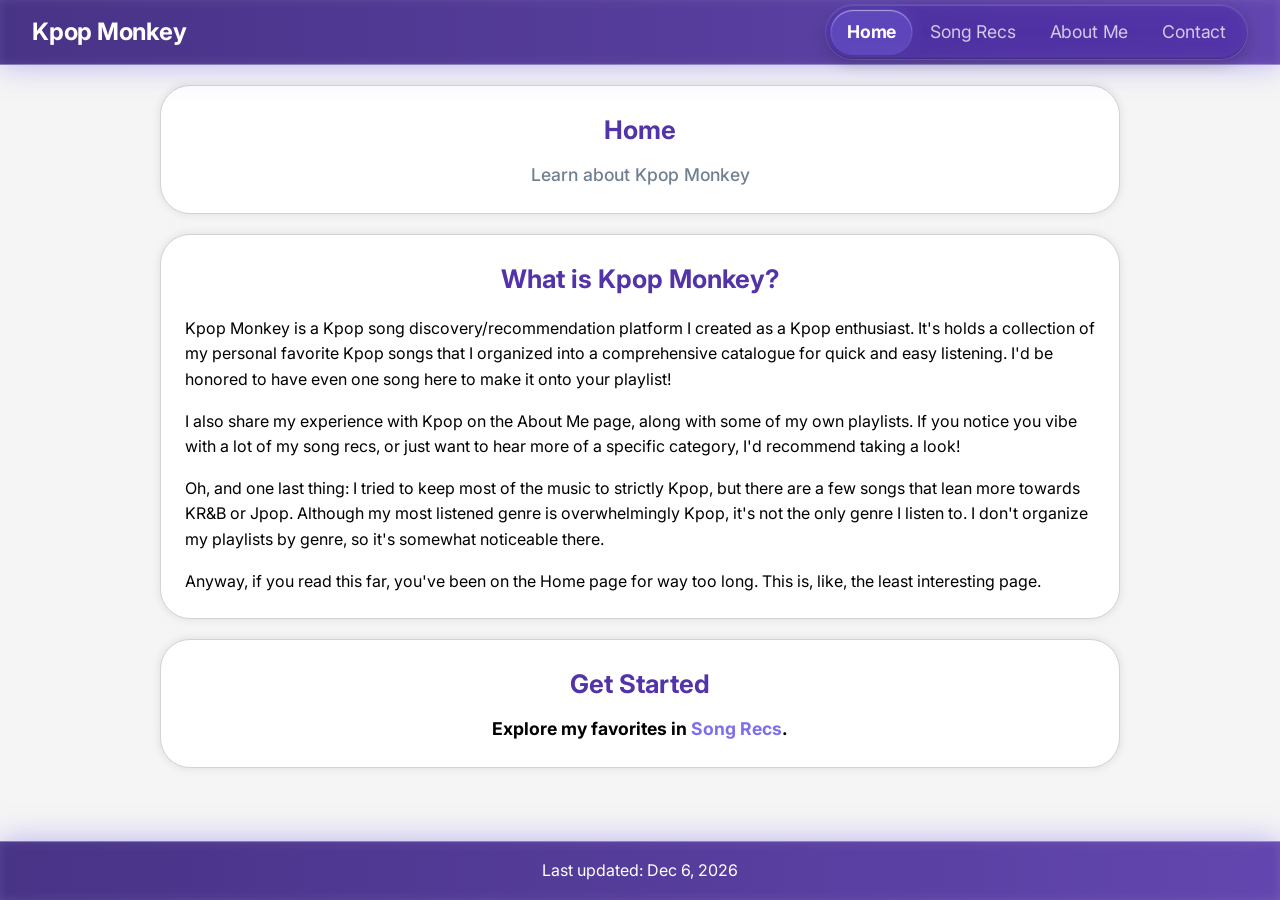
==== commit f99353b6: "home page paragraph spacing" ====
--- a/index.html
+++ b/index.html
@@ -37,9 +37,15 @@
 			<h2>What is Kpop Monkey?</h2>
 			<p>
 				Kpop Monkey is a Kpop song discovery/recommendation platform I created as a Kpop enthusiast. It's holds a collection of my personal favorite Kpop songs that I organized into a comprehensive catalogue for quick and easy listening. I'd be honored to have even one song here to make it onto your playlist!
-				<br><br>I also share my experience with Kpop on the About Me page, along with some of my own playlists. If you notice you vibe with a lot of my song recs, or just want to hear more of a specific category, I'd recommend taking a look!
-				<br><br>Oh, and one last thing: I tried to keep most of the music to strictly Kpop, but there are a few songs that lean more towards KR&B or Jpop. Although my most listened genre is overwhelmingly Kpop, it's not the only genre I listen to. I don't organize my playlists by genre, so it's somewhat noticeable there.
-				<br><br>Anyway, if you read this far, you've been on the Home page for way too long. This is, like, the least interesting page.
+			</p>
+			<p>
+				I also share my experience with Kpop on the About Me page, along with some of my own playlists. If you notice you vibe with a lot of my song recs, or just want to hear more of a specific category, I'd recommend taking a look!
+			</p>
+			<p>
+				Oh, and one last thing: I tried to keep most of the music to strictly Kpop, but there are a few songs that lean more towards KR&B or Jpop. Although my most listened genre is overwhelmingly Kpop, it's not the only genre I listen to. I don't organize my playlists by genre, so it's somewhat noticeable there.
+			</p>
+			<p>
+				Anyway, if you read this far, you've been on the Home page for way too long. This is, like, the least interesting page.
 			</p>
 		</section>
 		<section>
--- a/style.css
+++ b/style.css
@@ -3,9 +3,8 @@
 	--purple-mid: #5333a8;
 	--purple-light: #7d6eed;
 	--purple-lightest: #c4b4e3;
-	
+
 	--card-hover: #c4b4e3;
-	--card-separator: whitesmoke;
 	--banner-start: #351e7b;
 	--banner-end: #5333a8;
 	--pure-white: white;
@@ -23,7 +22,6 @@
 @media (prefers-color-scheme: dark) {
 	:root:not([data-theme="light"]) {
 		--purple-mid: #9b87f5;
-		--card-separator: rgba(255, 255, 255, 0.08);
 		--card-hover: rgba(255, 255, 255, 0.3);
 		--white: #1e1b2e;
 		--section-bg: #141220;
@@ -87,8 +85,8 @@
 	background-color: var(--section-bg);
 	border: 1px solid var(--light-gray);
 	color: var(--black);
-	padding: 1.2rem 1.6rem;
-	border-radius: 20px;
+	padding: 0.5rem 1.5rem;
+	border-radius: 30px;
 	box-sizing: border-box;
 	margin: 20px auto;
 	max-width: 960px;
@@ -169,17 +167,17 @@
 h2 {
 	font-size: 1.6rem;
 	color: var(--purple-mid);
-	border-bottom: 2px solid var(--card-separator);
 	text-align: center;
-	padding-bottom: 0.5rem;
-	margin-bottom: 1rem;
+	margin: 1rem 0 0.6rem 0;
 }
 
 /* styling for description of each page */
 .page-description p {
 	text-align: center;
-	font-size: 1.2rem;
-	font-weight: 700;
+	color: var(--slate-gray);
+	font-size: 1.1rem;
+	font-weight: 500;
+	margin: 0 0 1rem 0;
 }
 
 /* remove underline from links */
@@ -191,6 +189,25 @@
 .text-link {
 	color: var(--purple-light);
 	transition: 0.2s ease;
+}
+
+/* container for the section heading & subtitle */
+.song-section h2 {
+	margin: 1rem 0 0.2rem 0;
+	padding: 0;
+}
+
+/* song and playlist section description styling */
+.song-section>p, .playlist-section>p {
+	text-align: center;
+	font-size: 0.95rem;
+	color: var(--slate-gray);
+	margin: 0 0 1.2rem 0;
+}
+
+.song-section .badge {
+	opacity: 0.7;
+	font-size: 0.85rem;
 }
 
 /* grid layout for song recs and playlists */
@@ -198,7 +215,7 @@
 .playlist-grid {
 	display: grid;
 	gap: 0.5rem;
-	margin: 0.6rem 0;
+	margin: 0.6rem 0 1rem 0;
 }
 
 .song-grid {
@@ -243,7 +260,9 @@
 /* card border glows gently while actively playing */
 .song-card:has(.equalizer.is-active) {
 	border-color: color-mix(in srgb, var(--purple-mid) 60%, transparent);
-	box-shadow: 0 0 20px color-mix(in srgb, var(--purple-mid) 20%, transparent);
+	box-shadow:
+		inset 0 0 0 1px color-mix(in srgb, var(--purple-mid) 60%, transparent),
+		0 0 20px color-mix(in srgb, var(--purple-mid) 20%, transparent);
 }
 
 /* song and playlist cover art styling + equalizer covering */
@@ -403,16 +422,9 @@
 /* home page alternate navigation message styling */
 #getstarted {
 	text-align: center;
-	font-size: 1.2rem;
+	font-size: 1.1rem;
 	font-weight: 700;
-}
-
-/* playlist section description styling */
-#playlist-description {
-	text-align: center;
-	font-size: 1.2rem;
-	font-weight: 700;
-	margin: 0.5rem 0 1.5rem 0;
+	margin: 0 0 1rem 0;
 }
 
 /* contact message box styling */
@@ -503,7 +515,7 @@
 .playlist-card:active {
 	border-color: var(--card-hover);
 	box-shadow: 0 8px 20px rgba(0, 0, 0, 0.1);
-	transform: scale(0.98);
+	transform: scale(0.98) translateY(-2px);
 	background-color: var(--white-smoke);
 }
 
@@ -523,7 +535,7 @@
 /* smaller screen styling */
 @media screen and (max-width: 768px) {
 	section {
-		padding: 0.6rem 1rem;
+		padding: 0.5rem 1rem;
 		margin: 10px auto;
 		width: calc(100% - 20px);
 	}
@@ -594,11 +606,13 @@
 	/* song grid layout becomes one column on smaller screens */
 	.song-grid {
 		grid-template-columns: repeat(1, 1fr);
+		margin-bottom: 0.5rem;
 	}
 
 	/* playlist grid layout becomes two columns on smaller screens */
 	.playlist-grid {
 		grid-template-columns: repeat(2, 1fr);
+		margin-bottom: 0.5rem;
 	}
 }
 
@@ -610,5 +624,3 @@
 		grid-template-columns: repeat(1, 1fr);
 	}
 }
-
-/* TODO update all other UI to be modern */
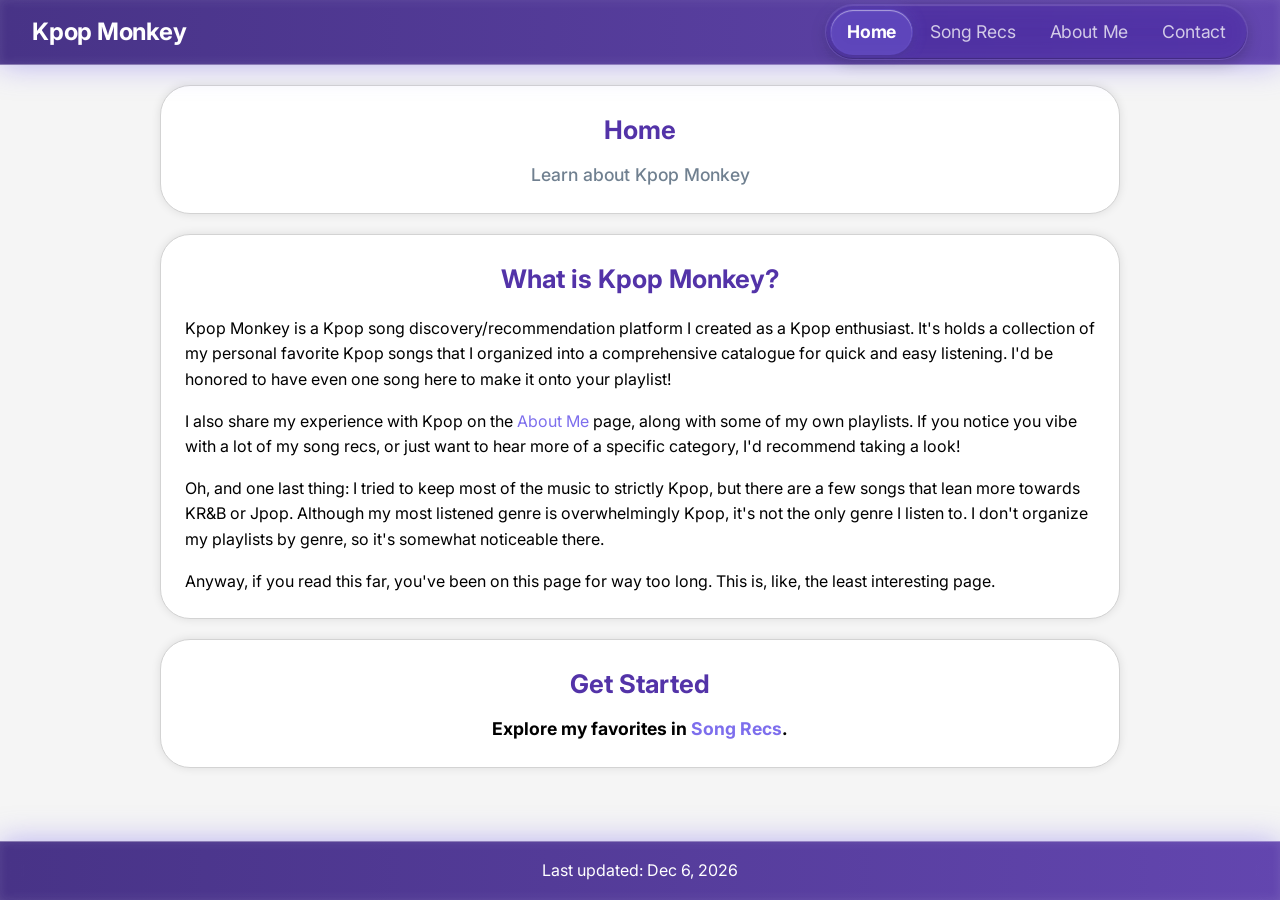
==== commit 28b7913d: "updated home and about me" ====
--- a/index.html
+++ b/index.html
@@ -39,13 +39,13 @@
 				Kpop Monkey is a Kpop song discovery/recommendation platform I created as a Kpop enthusiast. It's holds a collection of my personal favorite Kpop songs that I organized into a comprehensive catalogue for quick and easy listening. I'd be honored to have even one song here to make it onto your playlist!
 			</p>
 			<p>
-				I also share my experience with Kpop on the About Me page, along with some of my own playlists. If you notice you vibe with a lot of my song recs, or just want to hear more of a specific category, I'd recommend taking a look!
+				I also share my experience with Kpop on the <a class="text-link" href="aboutme.html">About Me</a> page, along with some of my own playlists. If you notice you vibe with a lot of my song recs, or just want to hear more of a specific category, I'd recommend taking a look!
 			</p>
 			<p>
 				Oh, and one last thing: I tried to keep most of the music to strictly Kpop, but there are a few songs that lean more towards KR&B or Jpop. Although my most listened genre is overwhelmingly Kpop, it's not the only genre I listen to. I don't organize my playlists by genre, so it's somewhat noticeable there.
 			</p>
 			<p>
-				Anyway, if you read this far, you've been on the Home page for way too long. This is, like, the least interesting page.
+				Anyway, if you read this far, you've been on this page for way too long. This is, like, the least interesting page.
 			</p>
 		</section>
 		<section>
